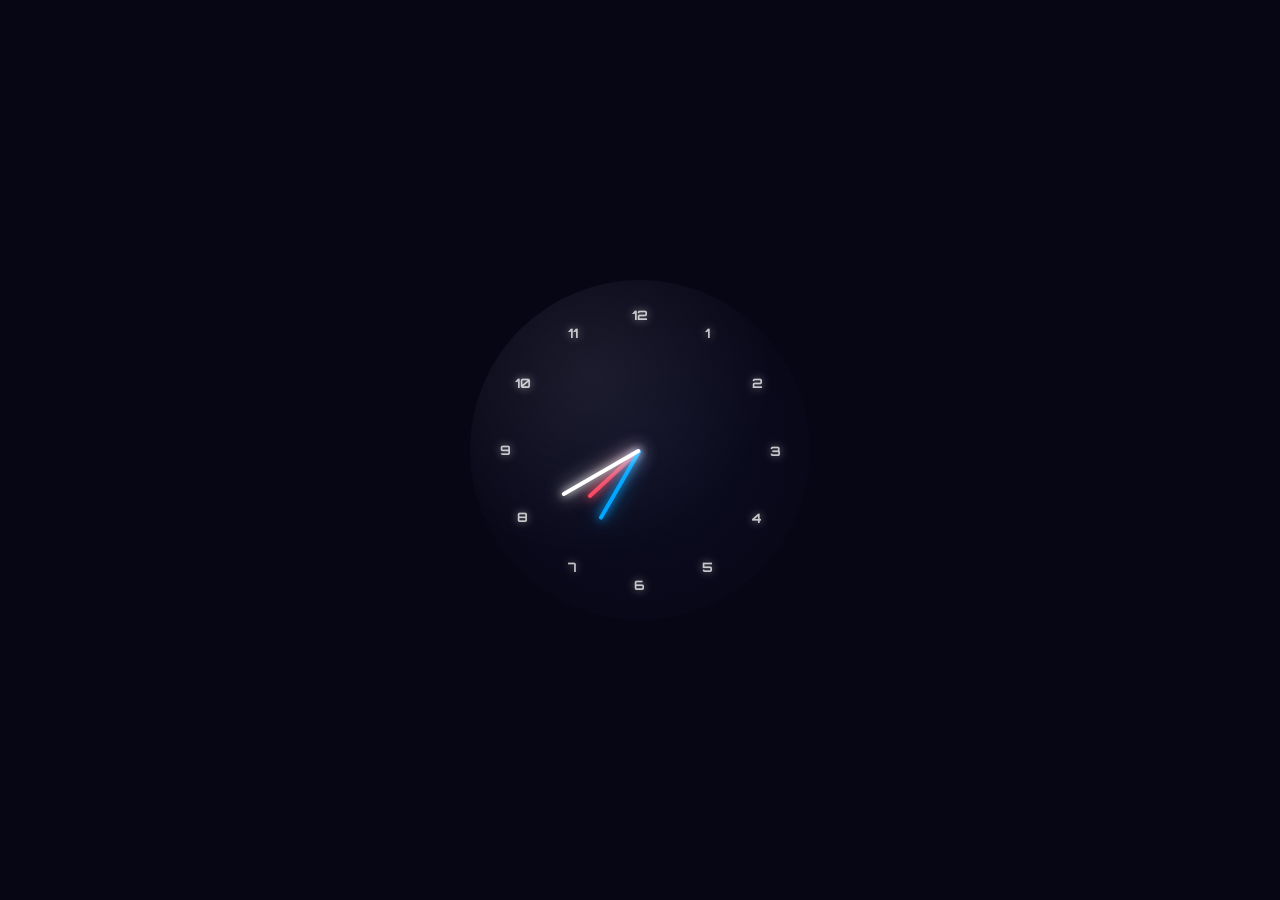
==== index.html @ d08f1f95 "feat: Add comprehensive styling for a digital clock UI and configure Vercel deployment." ====
<!DOCTYPE html>
<html lang="en">
<head>
    <meta charset="UTF-8">
    <meta name="viewport" content="width=device-width, initial-scale=1.0">

    <!-- SEO -->
    <title>Analog Clock</title>
    <meta name="description" content="A beautiful, minimal analog clock built with HTML, CSS, and JavaScript.">
    <meta name="author" content="Vaibhav Chauhan">

    <!-- Open Graph / Social sharing -->
    <meta property="og:title" content="Analog Clock">
    <meta property="og:description" content="A beautiful, minimal analog clock built with HTML, CSS, and JavaScript.">
    <meta property="og:type" content="website">

    <!-- Browser theme color -->
    <meta name="theme-color" content="#353232">

    <!-- Favicon (emoji fallback — no extra file needed) -->
    <link rel="icon" href="data:image/svg+xml,<svg xmlns='http://www.w3.org/2000/svg' viewBox='0 0 100 100'><text y='.9em' font-size='90'>🕐</text></svg>">

    <link rel="stylesheet" href="styles.css">
</head>
<body>
    <div class="container">
        <div class="clock">

            <div style="--clr:#ff3d58; --h:70px" id="hour" class="hand"><i></i></div>
            <div style="--clr:#00a6ff; --h:80px" id="min" class="hand"><i></i></div>
            <div style="--clr:#ffff; --h:90px" id="sec" class="hand"><i></i></div>

            <span style="--i:1;"><b>1</b></span>
            <span style="--i:2;"><b>2</b></span>
            <span style="--i:3;"><b>3</b></span>
            <span style="--i:4;"><b>4</b></span>
            <span style="--i:5;"><b>5</b></span>
            <span style="--i:6;"><b>6</b></span>
            <span style="--i:7;"><b>7</b></span>
            <span style="--i:8;"><b>8</b></span>
            <span style="--i:9;"><b>9</b></span>
            <span style="--i:10;"><b>10</b></span>
            <span style="--i:11;"><b>11</b></span>
            <span style="--i:12;"><b>12</b></span>
        </div>
    </div>
    
    <script src="script.js"></script>    
</body>
</html>
---- styles.css ----
@import url('https://fonts.googleapis.com/css2?family=Orbitron:wght@400;700&family=Inter:wght@400;600&display=swap');

*, *::before, *::after {
    margin: 0;
    padding: 0;
    box-sizing: border-box;
}

body {
    display: flex;
    justify-content: center;
    align-items: center;
    min-height: 100vh;
    background: #060615;
    font-family: 'Inter', sans-serif;
    color: #fff;
    overflow: hidden;
}

/* ── Ambient background orbs ── */
.bg-orbs {
    position: fixed;
    inset: 0;
    pointer-events: none;
    z-index: 0;
}

.orb {
    position: absolute;
    border-radius: 50%;
    filter: blur(90px);
}

.orb-1 {
    width: 520px;
    height: 520px;
    background: radial-gradient(circle, rgba(168,85,247,0.35), transparent 70%);
    top: -160px;
    left: -160px;
}

.orb-2 {
    width: 420px;
    height: 420px;
    background: radial-gradient(circle, rgba(0,166,255,0.28), transparent 70%);
    bottom: -120px;
    right: -120px;
}

.orb-3 {
    width: 260px;
    height: 260px;
    background: radial-gradient(circle, rgba(255,61,88,0.18), transparent 70%);
    top: 55%;
    left: 55%;
}

/* ── Layout ── */
.container {
    position: relative;
    z-index: 1;
    display: flex;
    flex-direction: column;
    align-items: center;
    gap: 30px;
}

/* ── Glowing gradient outer ring ── */
.clock-ring {
    padding: 3px;
    border-radius: 50%;
    background: linear-gradient(135deg, #ff3d58, #a855f7, #00a6ff, #00ffcc);
    box-shadow:
        0 0 40px rgba(168,85,247,0.55),
        0 0 80px rgba(0,166,255,0.35),
        0 0 130px rgba(255,61,88,0.2);
    animation: glowPulse 3s ease-in-out infinite alternate;
}

@keyframes glowPulse {
    from {
        box-shadow:
            0 0 40px rgba(168,85,247,0.55),
            0 0 80px rgba(0,166,255,0.35);
    }
    to {
        box-shadow:
            0 0 65px rgba(168,85,247,0.85),
            0 0 130px rgba(0,166,255,0.55),
            0 0 200px rgba(255,61,88,0.25);
    }
}

/* ── Clock face ── */
.clock {
    width: 340px;
    height: 340px;
    border-radius: 50%;
    background:
        radial-gradient(circle at 35% 28%, rgba(255,255,255,0.07) 0%, transparent 55%),
        radial-gradient(circle at center, #0d0d22 0%, #060615 100%);
    display: flex;
    justify-content: center;
    align-items: center;
    position: relative;
}

/* ── Tick marks ── */
.ticks {
    position: absolute;
    inset: 0;
    border-radius: 50%;
    pointer-events: none;
}

.tick {
    position: absolute;
    left: calc(50% - 1px);
    top: 10px;
    width: 2px;
    border-radius: 2px;
    transform-origin: center 160px;
}

.tick.major {
    width: 3px;
    left: calc(50% - 1.5px);
    height: 14px;
    background: rgba(255,255,255,0.7);
    box-shadow: 0 0 5px rgba(255,255,255,0.5);
}

.tick.minor {
    height: 6px;
    background: rgba(255,255,255,0.22);
}

/* ── Number labels ── */
.clock span {
    position: absolute;
    transform: rotate(calc(30deg * var(--i)));
    inset: 24px;
    text-align: center;
    z-index: 2;
}

.clock span b {
    transform: rotate(calc(-30deg * var(--i)));
    display: inline-block;
    font-family: 'Orbitron', sans-serif;
    font-size: 13px;
    font-weight: 700;
    color: rgba(255,255,255,0.75);
    text-shadow: 0 0 8px rgba(255,255,255,0.5);
}

/* ── Clock hands ── */
.hand {
    position: absolute;
    display: flex;
    justify-content: center;
    align-items: flex-end;
    z-index: 5;
}

.hand i {
    position: absolute;
    background: var(--clr);
    width: var(--w, 4px);
    height: var(--h);
    border-radius: 8px;
    box-shadow: 0 0 8px var(--clr), 0 0 20px var(--clr);
}

/* ── Center dot ── */
.center-dot {
    position: absolute;
    width: 14px;
    height: 14px;
    border-radius: 50%;
    background: #fff;
    z-index: 10;
    box-shadow:
        0 0 10px rgba(255,255,255,0.9),
        0 0 28px rgba(255,255,255,0.5);
}

/* ── Info panel ── */
.info-panel {
    display: flex;
    flex-direction: column;
    align-items: center;
    gap: 10px;
}

.digital-time {
    font-family: 'Orbitron', monospace;
    font-size: 28px;
    font-weight: 700;
    letter-spacing: 4px;
    color: #fff;
    text-shadow:
        0 0 20px rgba(168,85,247,0.9),
        0 0 45px rgba(0,166,255,0.6);
}

.date-display {
    font-family: 'Inter', sans-serif;
    font-size: 12px;
    font-weight: 400;
    letter-spacing: 1.5px;
    color: rgba(255,255,255,0.4);
    text-transform: uppercase;
}

/* ── IST timezone badge ── */
.timezone-badge {
    display: flex;
    align-items: center;
    gap: 8px;
    padding: 6px 20px;
    border-radius: 24px;
    background: rgba(255,255,255,0.05);
    border: 1px solid rgba(255,255,255,0.12);
    backdrop-filter: blur(12px);
    font-size: 11px;
    font-weight: 600;
    letter-spacing: 2.5px;
    color: rgba(255,255,255,0.6);
    text-transform: uppercase;
}

.pulse-dot {
    width: 7px;
    height: 7px;
    border-radius: 50%;
    background: #00ffcc;
    box-shadow: 0 0 6px #00ffcc, 0 0 14px #00ffcc;
    animation: pulseDot 1.5s ease-in-out infinite;
    flex-shrink: 0;
}

@keyframes pulseDot {
    0%, 100% { transform: scale(1);   opacity: 1; }
    50%       { transform: scale(1.7); opacity: 0.45; }
}
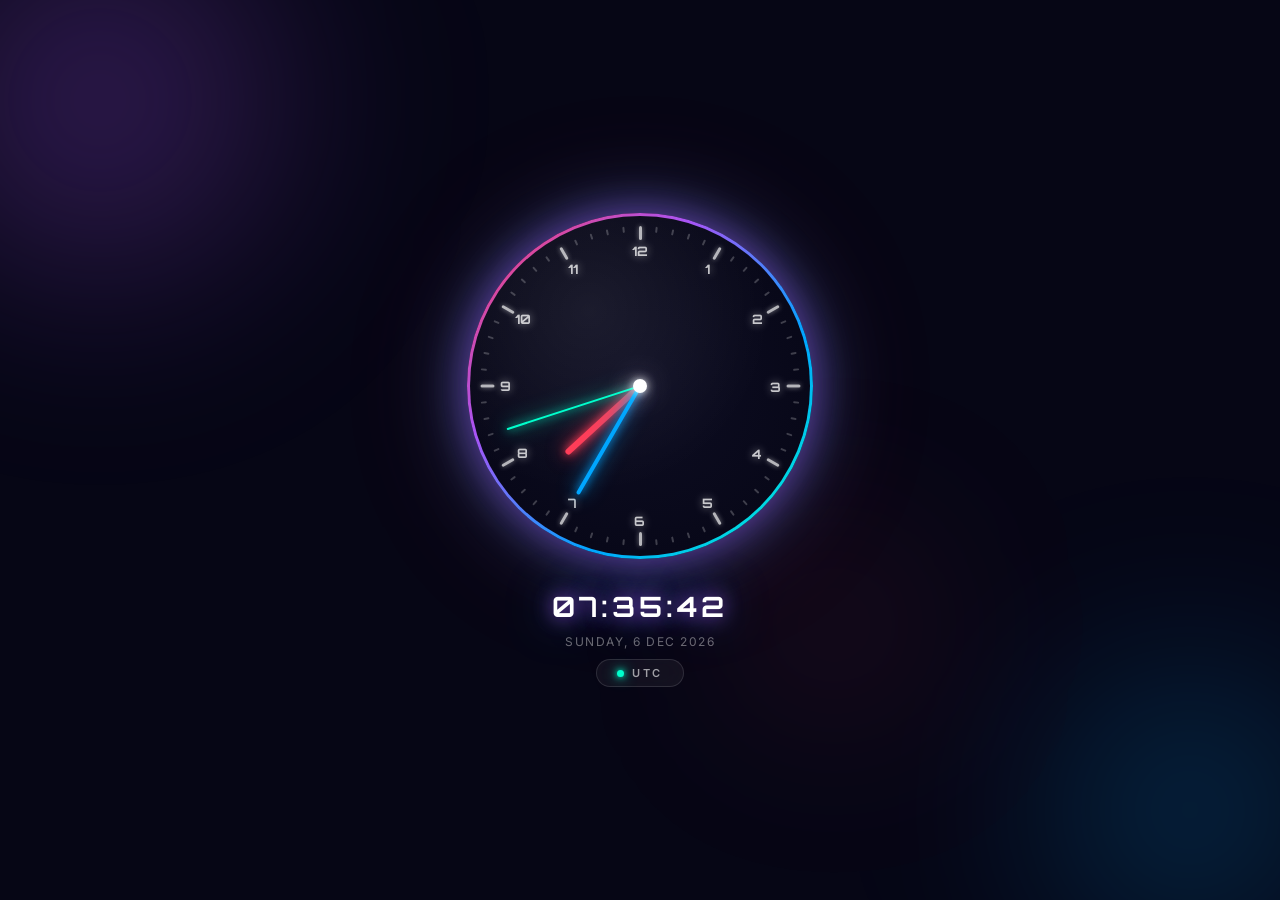
==== commit 097a594d: "feat: Enhance clock UI with ambient orbs, glowing ring, and digital display; improve script for geol" ====
--- a/index.html
+++ b/index.html
@@ -23,28 +23,60 @@
     <link rel="stylesheet" href="styles.css">
 </head>
 <body>
+
+    <!-- Ambient background orbs -->
+    <div class="bg-orbs">
+        <div class="orb orb-1"></div>
+        <div class="orb orb-2"></div>
+        <div class="orb orb-3"></div>
+    </div>
+
     <div class="container">
-        <div class="clock">
 
-            <div style="--clr:#ff3d58; --h:70px" id="hour" class="hand"><i></i></div>
-            <div style="--clr:#00a6ff; --h:80px" id="min" class="hand"><i></i></div>
-            <div style="--clr:#ffff; --h:90px" id="sec" class="hand"><i></i></div>
+        <!-- Glowing gradient outer ring -->
+        <div class="clock-ring">
+            <div class="clock">
 
-            <span style="--i:1;"><b>1</b></span>
-            <span style="--i:2;"><b>2</b></span>
-            <span style="--i:3;"><b>3</b></span>
-            <span style="--i:4;"><b>4</b></span>
-            <span style="--i:5;"><b>5</b></span>
-            <span style="--i:6;"><b>6</b></span>
-            <span style="--i:7;"><b>7</b></span>
-            <span style="--i:8;"><b>8</b></span>
-            <span style="--i:9;"><b>9</b></span>
-            <span style="--i:10;"><b>10</b></span>
-            <span style="--i:11;"><b>11</b></span>
-            <span style="--i:12;"><b>12</b></span>
+                <!-- Tick marks (generated by JS) -->
+                <div id="ticks" class="ticks"></div>
+
+                <!-- Clock hands -->
+                <div style="--clr:#ff3d58; --h:100px; --w:6px" id="hour" class="hand"><i></i></div>
+                <div style="--clr:#00a6ff; --h:125px; --w:4px" id="min"  class="hand"><i></i></div>
+                <div style="--clr:#00ffcc; --h:140px; --w:2px" id="sec"  class="hand"><i></i></div>
+
+                <!-- Hour labels -->
+                <span style="--i:1;"><b>1</b></span>
+                <span style="--i:2;"><b>2</b></span>
+                <span style="--i:3;"><b>3</b></span>
+                <span style="--i:4;"><b>4</b></span>
+                <span style="--i:5;"><b>5</b></span>
+                <span style="--i:6;"><b>6</b></span>
+                <span style="--i:7;"><b>7</b></span>
+                <span style="--i:8;"><b>8</b></span>
+                <span style="--i:9;"><b>9</b></span>
+                <span style="--i:10;"><b>10</b></span>
+                <span style="--i:11;"><b>11</b></span>
+                <span style="--i:12;"><b>12</b></span>
+
+                <!-- Center dot -->
+                <div class="center-dot"></div>
+
+            </div>
         </div>
+
+        <!-- Digital info panel -->
+        <div class="info-panel">
+            <div class="digital-time" id="digitalTime">00:00:00</div>
+            <div class="date-display"  id="dateDisplay"></div>
+            <div class="timezone-badge">
+                <span class="pulse-dot"></span>
+                <span id="locationDisplay">Locating…</span>
+            </div>
+        </div>
+
     </div>
-    
-    <script src="script.js"></script>    
+
+    <script src="script.js"></script>
 </body>
 </html>
--- a/styles.css
+++ b/styles.css
@@ -157,18 +157,22 @@
 /* ── Clock hands ── */
 .hand {
     position: absolute;
-    display: flex;
-    justify-content: center;
-    align-items: flex-end;
+    top: 0;
+    left: 0;
+    width: 100%;
+    height: 100%;
     z-index: 5;
 }
 
 .hand i {
     position: absolute;
+    left: 50%;
+    bottom: 50%;
+    transform: translateX(-50%);
     background: var(--clr);
     width: var(--w, 4px);
     height: var(--h);
-    border-radius: 8px;
+    border-radius: 8px 8px 2px 2px;
     box-shadow: 0 0 8px var(--clr), 0 0 20px var(--clr);
 }
 
